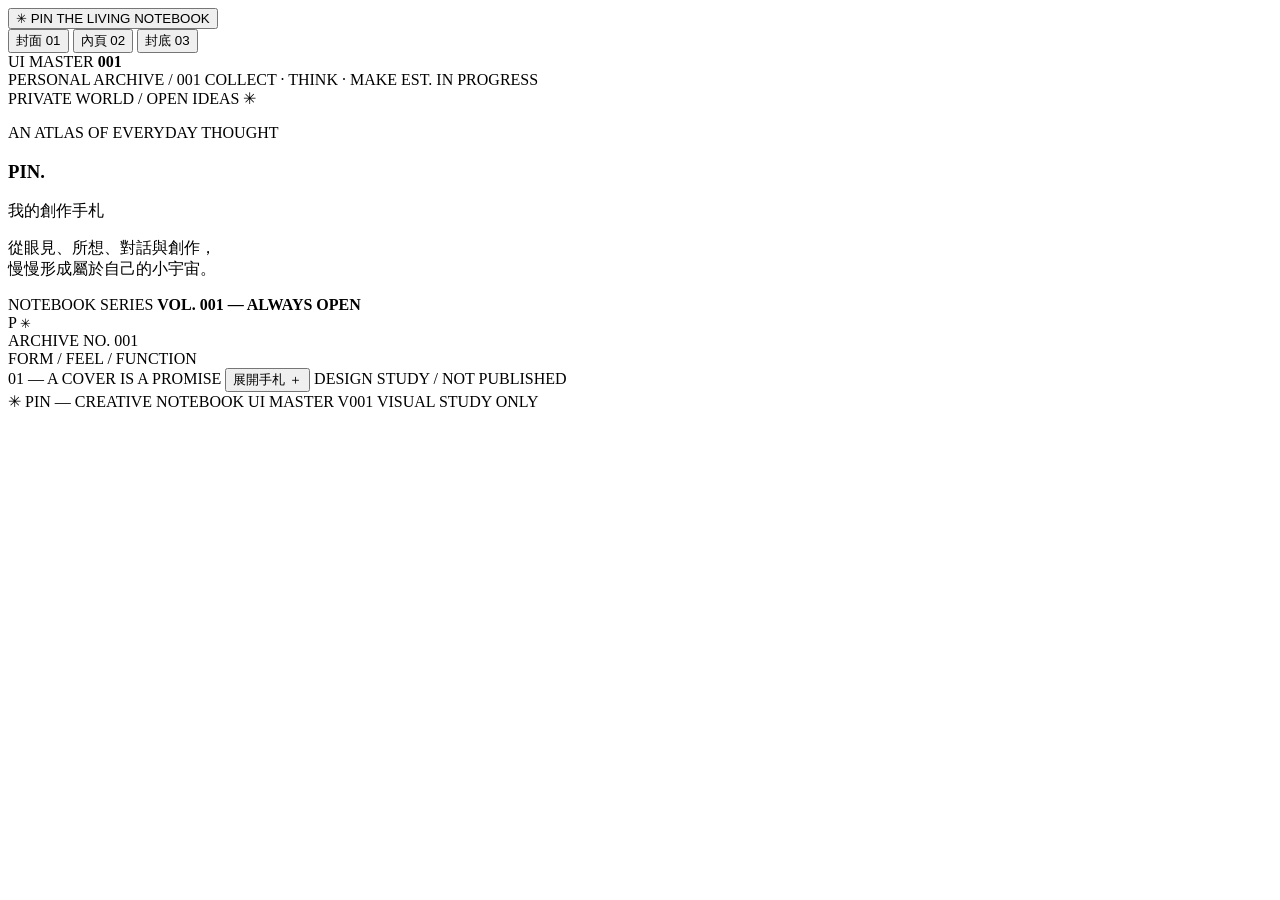
==== preview/pin-ui-master-v001/index.html @ f8f0860e "design(PIN): add UI Master v001 index.html" ====
<!doctype html>
<html lang="zh-Hant">
<head>
  <meta charset="utf-8">
  <meta name="viewport" content="width=device-width, initial-scale=1">
  <meta name="theme-color" content="#17211f">
  <meta name="description" content="PIN UI Master v001 — 封面、雙頁手札、封底的互動設計草稿。">
  <title>PIN — The Living Notebook / UI Master v001</title>
  <link rel="stylesheet" href="./styles.css">
  <script src="./app.js" defer></script>
</head>
<body>
  <div class="app-frame">
    <header class="global-header">
      <button type="button" class="brand" data-scene="cover" aria-label="PIN，回到封面">
        <span class="brand-symbol" aria-hidden="true">✳</span>
        <span class="brand-name">PIN</span>
        <span class="brand-divider" aria-hidden="true"></span>
        <span class="brand-descriptor">THE LIVING NOTEBOOK</span>
      </button>
      <nav class="scene-nav" aria-label="手札場景">
        <button type="button" data-scene="cover" aria-current="page">封面 <span>01</span></button>
        <button type="button" data-scene="body">內頁 <span>02</span></button>
        <button type="button" data-scene="back">封底 <span>03</span></button>
      </nav>
      <div class="master-id"><span class="master-pulse" aria-hidden="true"></span>UI MASTER <b>001</b></div>
    </header>

    <main id="main-content">
      <section class="scene cover-scene is-active" id="scene-cover" aria-labelledby="cover-title">
        <div class="cover-layout">
          <aside class="cover-aside cover-aside-left" aria-hidden="true">
            <span>PERSONAL ARCHIVE / 001</span>
            <span class="rotate-note">COLLECT · THINK · MAKE</span>
            <span>EST. IN PROGRESS</span>
          </aside>
          <article class="cover-object">
            <div class="cover-binding" aria-hidden="true"></div>
            <div class="cover-inner">
              <div class="cover-topline">
                <span>PRIVATE WORLD / OPEN IDEAS</span>
                <span class="cover-emblem" aria-hidden="true">✳</span>
              </div>
              <div class="cover-title-group">
                <p class="eyebrow">AN ATLAS OF EVERYDAY THOUGHT</p>
                <h1 id="cover-title">PIN<span class="cover-period">.</span></h1>
                <p class="cover-chinese">我的創作手札</p>
                <div class="cover-hairline"></div>
                <p class="cover-intro">從眼見、所想、對話與創作，<br>慢慢形成屬於自己的小宇宙。</p>
              </div>
              <div class="cover-bottomline">
                <div>
                  <span>NOTEBOOK SERIES</span>
                  <strong>VOL. 001 — ALWAYS OPEN</strong>
                </div>
                <div class="cover-roundel" aria-hidden="true">
                  <span>P</span>
                  <small>✳</small>
                </div>
              </div>
            </div>
          </article>
          <aside class="cover-aside cover-aside-right" aria-hidden="true">
            <span>ARCHIVE NO. 001</span>
            <div class="vertical-measure"></div>
            <span>FORM / FEEL / FUNCTION</span>
          </aside>
        </div>
        <div class="scene-action-row">
          <span class="scene-caption">01 — A COVER IS A PROMISE</span>
          <button type="button" class="text-action" data-scene="body">展開手札 <span class="action-mark" aria-hidden="true">＋</span></button>
          <span class="scene-caption scene-caption-right">DESIGN STUDY / NOT PUBLISHED</span>
        </div>
      </section>

      <section class="scene notebook-scene" id="scene-body" aria-label="展開的雙頁手札" hidden>
        <div class="workspace-toolbar">
          <div class="workspace-intro">
            <span class="micro-label">02 / THE OPEN SPREAD</span>
            <h2>留給生活的一整頁<span class="title-spark" aria-hidden="true"> ✳</span></h2>
          </div>
          <div class="template-picker" role="group" aria-label="內頁設計模板">
            <span class="template-label">TEMPLATE</span>
            <button type="button" class="template-button is-selected" data-template="folio" aria-pressed="true">Folio <span>書頁</span></button>
            <button type="button" class="template-button" data-template="index" aria-pressed="false">Index <span>索引</span></button>
            <button type="button" class="template-button" data-template="exhibit" aria-pressed="false">Exhibit <span>展藏</span></button>
          </div>
        </div>

        <div class="notebook-stage">
          <div class="outer-bookmark" aria-hidden="true"><span>P</span><span>I</span><span>N</span></div>
          <div class="notebook" id="notebook" data-template="folio" data-active-pane="left">
            <div class="book-spine" aria-hidden="true"></div>

            <section class="page page-left" aria-label="左頁">
              <header class="page-header">
                <div class="page-overline">
                  <span><span class="page-icon" aria-hidden="true">✳</span> PIN / LEFT LEAF</span>
                  <span class="page-leaf-number">001</span>
                </div>
                <div class="page-label-line">
                  <strong id="left-page-label">研究摘錄</strong>
                  <span>自由輯錄 / FIELD NOTES</span>
                </div>
                <div class="view-tabs" role="group" aria-label="左頁內容">
                  <button type="button" data-pane="left" data-view="research" aria-pressed="true">研究</button>
                  <button type="button" data-pane="left" data-view="dialogue" aria-pressed="false">對話</button>
                  <button type="button" data-pane="left" data-view="timeline" aria-pressed="false">年表</button>
                  <button type="button" data-pane="left" data-view="collection" aria-pressed="false">收藏</button>
                </div>
              </header>
              <div class="page-scroll" id="left-scroll" tabindex="0" aria-label="左頁獨立捲動區">
                <div class="page-content" id="left-content"></div>
              </div>
              <footer class="page-footer"><span>PIN / NOTES IN MOTION</span><span>01 — L</span></footer>
            </section>

            <section class="page page-right" aria-label="右頁">
              <header class="page-header">
                <div class="page-overline">
                  <span><span class="page-icon" aria-hidden="true">✳</span> PIN / RIGHT LEAF</span>
                  <span class="page-leaf-number">002</span>
                </div>
                <div class="page-label-line">
                  <strong id="right-page-label">對話紀錄</strong>
                  <span>我說 / 你詮釋</span>
                </div>
                <div class="view-tabs" role="group" aria-label="右頁內容">
                  <button type="button" data-pane="right" data-view="research" aria-pressed="false">研究</button>
                  <button type="button" data-pane="right" data-view="dialogue" aria-pressed="true">對話</button>
                  <button type="button" data-pane="right" data-view="timeline" aria-pressed="false">年表</button>
                  <button type="button" data-pane="right" data-view="collection" aria-pressed="false">收藏</button>
                </div>
              </header>
              <div class="page-scroll" id="right-scroll" tabindex="0" aria-label="右頁獨立捲動區">
                <div class="page-content" id="right-content"></div>
              </div>
              <footer class="page-footer"><span>EVERY THOUGHT HAS A PLACE</span><span>02 — R</span></footer>
            </section>
          </div>
          <div class="book-edge" aria-hidden="true"></div>
        </div>
        <div class="workspace-bottom">
          <div class="mobile-pane-picker" role="group" aria-label="手機左右頁切換">
            <button type="button" class="is-selected" data-show-pane="left" aria-pressed="true">左頁 / LEFT</button>
            <button type="button" data-show-pane="right" aria-pressed="false">右頁 / RIGHT</button>
          </div>
          <p><span class="little-square" aria-hidden="true"></span> 左右內容各自操作 · 模板共用同一骨架</p>
          <div class="workspace-actions">
            <button type="button" id="print-spread" class="utility-button">列印 A4 雙頁</button>
            <button type="button" class="utility-button utility-button-next" data-scene="back">查看封底 <span aria-hidden="true">＋</span></button>
          </div>
        </div>
      </section>

      <section class="scene back-scene" id="scene-back" aria-labelledby="back-title" hidden>
        <div class="back-layout">
          <div class="back-object">
            <div class="back-binding" aria-hidden="true"></div>
            <div class="back-inner">
              <div class="back-topline"><span>PIN / THE LIVING NOTEBOOK</span><span aria-hidden="true">✳</span></div>
              <div class="back-center">
                <div class="back-symbol" aria-hidden="true">P<span>✳</span></div>
                <div class="back-rule"></div>
                <h2 id="back-title">把日子<br>好好收藏。</h2>
                <p>KEEP WHAT YOU NOTICE.<br>MAKE ROOM FOR WHAT COMES NEXT.</p>
              </div>
              <div class="back-bottomline">
                <span>AN OPEN-ENDED PERSONAL ATLAS</span>
                <span>VOL. 001 — PIN</span>
              </div>
            </div>
          </div>
          <div class="back-annotation">
            <span>03 / BACK COVER</span>
            <h3>一本沒有最後一頁的手札。</h3>
            <p>封面的標誌、細線、字距和色彩，在此輕輕回應；內容可以無限延伸，這個空間仍保有自己的性格。</p>
            <button type="button" class="text-action" data-scene="body">回到內頁 <span class="action-mark" aria-hidden="true">＋</span></button>
            <div class="back-meta">THIS IS AN INTERACTIVE DESIGN DRAFT.<br>NO PRIVATE DATA · NO CLOUD AUTH</div>
          </div>
        </div>
      </section>
    </main>

    <footer class="global-footer">
      <span><span class="footer-flower" aria-hidden="true">✳</span> PIN — CREATIVE NOTEBOOK</span>
      <span>UI MASTER V001 <i aria-hidden="true"></i> VISUAL STUDY ONLY</span>
    </footer>
  </div>

  <template id="view-research">
    <div class="folio-content">
      <p class="content-kicker"><span>OBSERVATION / 001</span><span>REFERENCE STUDY</span></p>
      <h3 class="content-title">讓靈感<br>慢慢成形<span class="title-dot">.</span></h3>
      <p class="content-lead">一種靠近生活的紀錄方式：看見的圖像、讀過的文章、忽然浮現的念頭，都能找到位置。</p>
      <div class="illustration-block" role="img" aria-label="以 CSS 幾何造形示意的圖片收藏位置">
        <div class="illustration-circle"></div>
        <div class="illustration-shape"></div>
        <span class="illustration-tag">VISUAL PLACEHOLDER / 01</span>
      </div>
      <div class="content-caption"><span>01 — FRAME</span><span>IMAGE / REFERENCE / NOTE</span></div>
      <div class="research-grid">
        <div><span>01 / SEE</span><strong>眼見</strong><p>先保存感受到的秩序、色彩與細節。</p></div>
        <div><span>02 / THINK</span><strong>所想</strong><p>留下自己的判斷，而不急著替它定義。</p></div>
        <div><span>03 / MAKE</span><strong>創作</strong><p>讓片段彼此相遇，逐漸形成一件作品。</p></div>
      </div>
      <blockquote class="content-quote">“好的紀錄方式，應該讓人更願意觀察。”<small>示意排版文字 / NON-ARCHIVAL</small></blockquote>
      <div class="note-rules" aria-hidden="true"><span>NOTES</span><i></i><i></i><i></i></div>
    </div>
  </template>

  <template id="view-dialogue">
    <div class="folio-content dialogue-content">
      <p class="content-kicker"><span>DIALOGUE / 002</span><span>TWO VOICES</span></p>
      <h3 class="content-title">我說，<br>你詮釋<span class="title-dot">.</span></h3>
      <p class="content-lead">原話與理解分開保存。這裡只放示意內容，不代表任何真實對話或歸檔紀錄。</p>
      <article class="voice-card human-voice">
        <div class="voice-top"><span>01</span><strong>我說 / ORIGINAL</strong><span>VERBATIM</span></div>
        <p>「這裡將保留我的原話，不替我重寫，也不急著替想法分類。」</p>
        <small>佔位示例，不是真實使用者發言</small>
      </article>
      <div class="conversation-connector" aria-hidden="true"><span>✳</span></div>
      <article class="voice-card assistant-voice">
        <div class="voice-top"><span>02</span><strong>你詮釋 / RESPONSE</strong><span>INTERPRETATION</span></div>
        <p>這裡明確標示 AI 的理解、建議與推論，避免與使用者的真正意圖混為一談。</p>
        <small>佔位示例，不是真實 AI 歷史紀錄</small>
      </article>
      <div class="conversation-footer">
        <span>CAPTURE → REFLECT → ARCHIVE</span>
        <p>值得保留的不是只有結論，還有一個念頭逐漸長出輪廓的過程。</p>
      </div>
      <div class="note-rules" aria-hidden="true"><span>AFTERTHOUGHTS</span><i></i><i></i></div>
    </div>
  </template>

  <template id="view-timeline">
    <div class="folio-content timeline-content">
      <p class="content-kicker"><span>CHRONICLE / 003</span><span>WORK IN TIME</span></p>
      <h3 class="content-title">時間也<br>值得排版<span class="title-dot">.</span></h3>
      <p class="content-lead">大事記不只用來追蹤完成了什麼，也用來回望方法是如何改變的。</p>
      <div class="timeline-warning">示意條目 / DUMMY CONTENT — 並非真實專案日期或成就</div>
      <div class="timeline-list">
        <article class="timeline-item"><div class="timeline-index"><span>01</span><i></i></div><div><small>STAGE / OBSERVE</small><h4>看見一個問題</h4><p>從生活或工具的不足開始，寫下想做的事。</p><span class="timeline-foot">IDEA → QUESTION</span></div></article>
        <article class="timeline-item"><div class="timeline-index"><span>02</span><i></i></div><div><small>STAGE / RESEARCH</small><h4>收集與比較</h4><p>不同作品、工具和方法，在同一頁形成對照。</p><span class="timeline-foot">REFERENCE → METHOD</span></div></article>
        <article class="timeline-item"><div class="timeline-index"><span>03</span><i></i></div><div><small>STAGE / MAKE</small><h4>第一次真正做出來</h4><p>不把草稿當成果，讓瀏覽器裡出現可操作的作品。</p><span class="timeline-foot">DRAFT → PROTOTYPE</span></div></article>
        <article class="timeline-item"><div class="timeline-index"><span>04</span><i></i></div><div><small>STAGE / REVIEW</small><h4>回頭看自己的方法</h4><p>留住成功的做法，也坦然記錄失敗與調整。</p><span class="timeline-foot">EVIDENCE → NEXT</span></div></article>
      </div>
    </div>
  </template>

  <template id="view-collection">
    <div class="folio-content collection-content">
      <p class="content-kicker"><span>COLLECTION / 004</span><span>IMAGE & FORM</span></p>
      <h3 class="content-title">把喜歡的<br>放在一起<span class="title-dot">.</span></h3>
      <p class="content-lead">沒有必要一開始就知道它們的用途。像標本，也像尚未排好的展覽。</p>
      <div class="collection-grid">
        <figure class="collection-figure collection-a"><div class="collection-art art-a"><span></span><i></i></div><figcaption><b>01 / FORM</b><span>光與形 / 示意</span></figcaption></figure>
        <figure class="collection-figure collection-b"><div class="collection-art art-b"><span></span><i></i></div><figcaption><b>02 / COLOR</b><span>色彩筆記 / 示意</span></figcaption></figure>
        <figure class="collection-figure collection-c"><div class="collection-art art-c"><span>p</span><i>i</i><b>n</b></div><figcaption><b>03 / TYPE</b><span>字形實驗 / 示意</span></figcaption></figure>
      </div>
      <div class="collection-endnote"><span>COLLECTED WITHOUT HURRY</span><p>這裡的幾何只是 CSS 版面佔位，不包含任何外部圖像或個人作品。</p></div>
      <div class="note-rules" aria-hidden="true"><span>INDEX</span><i></i><i></i></div>
    </div>
  </template>
</body>
</html>
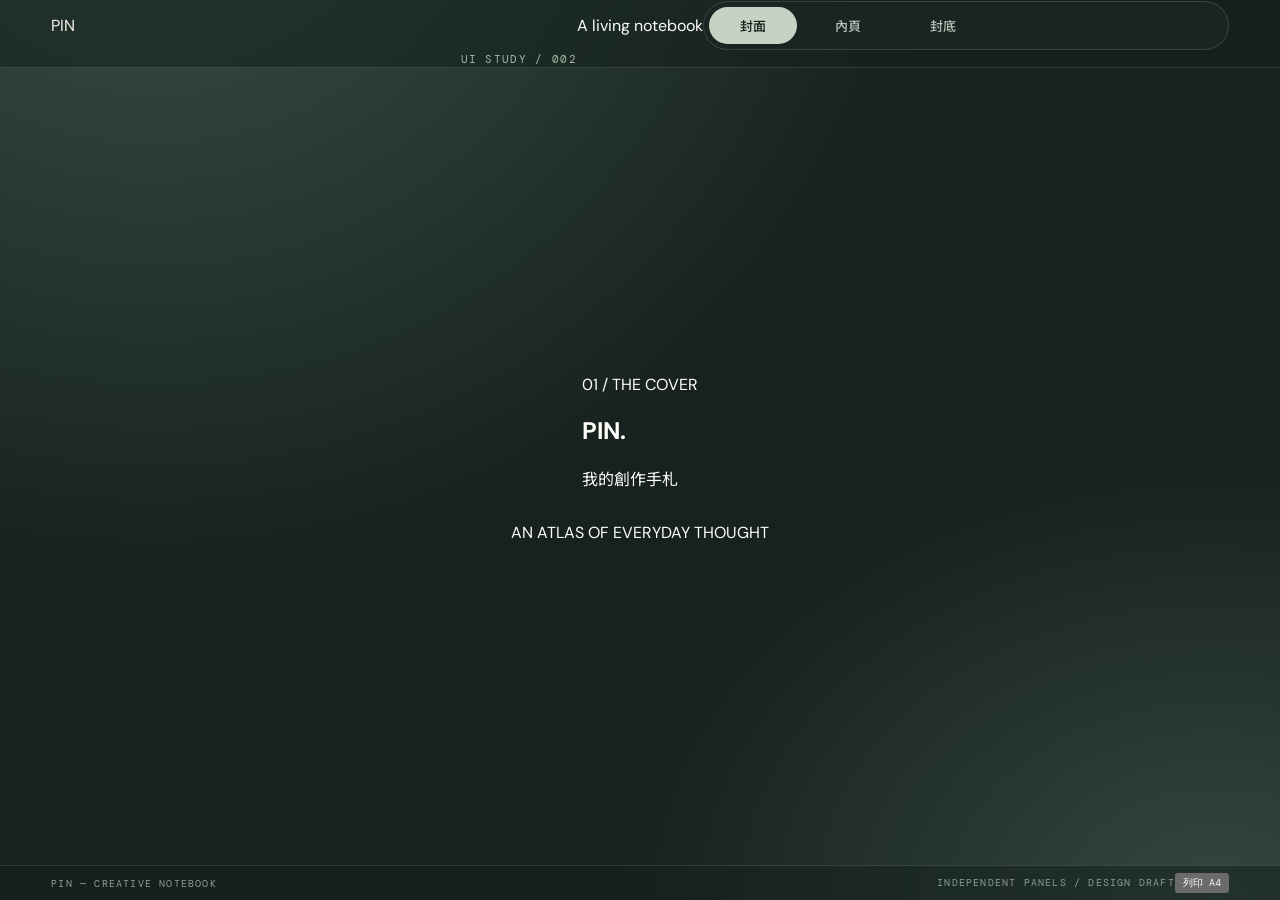
==== commit 50436289: "design(PIN): simplify UI Master v002 into independent flat panels (index.html)" ====
--- a/preview/pin-ui-master-v001/index.html
+++ b/preview/pin-ui-master-v001/index.html
@@ -3,188 +3,91 @@
 <head>
   <meta charset="utf-8">
   <meta name="viewport" content="width=device-width, initial-scale=1">
-  <meta name="theme-color" content="#17211f">
-  <meta name="description" content="PIN UI Master v001 — 封面、雙頁手札、封底的互動設計草稿。">
-  <title>PIN — The Living Notebook / UI Master v001</title>
+  <meta name="theme-color" content="#eeeae4">
+  <meta name="description" content="PIN UI Master v002 — 以 Panels 為參考的極簡獨立雙視窗草稿。">
+  <title>PIN — Independent Panels / UI Master v002</title>
   <link rel="stylesheet" href="./styles.css">
   <script src="./app.js" defer></script>
 </head>
 <body>
   <div class="app-frame">
     <header class="global-header">
-      <button type="button" class="brand" data-scene="cover" aria-label="PIN，回到封面">
-        <span class="brand-symbol" aria-hidden="true">✳</span>
-        <span class="brand-name">PIN</span>
-        <span class="brand-divider" aria-hidden="true"></span>
-        <span class="brand-descriptor">THE LIVING NOTEBOOK</span>
-      </button>
+      <button type="button" class="brand" data-scene="body" aria-label="PIN，回到雙視窗">PIN</button>
+      <span class="global-subtitle">A living notebook</span>
       <nav class="scene-nav" aria-label="手札場景">
-        <button type="button" data-scene="cover" aria-current="page">封面 <span>01</span></button>
-        <button type="button" data-scene="body">內頁 <span>02</span></button>
-        <button type="button" data-scene="back">封底 <span>03</span></button>
+        <button type="button" data-scene="cover">封面</button>
+        <button type="button" data-scene="body" aria-current="page">內頁</button>
+        <button type="button" data-scene="back">封底</button>
       </nav>
-      <div class="master-id"><span class="master-pulse" aria-hidden="true"></span>UI MASTER <b>001</b></div>
+      <span class="master-id">UI STUDY / 002</span>
     </header>
 
     <main id="main-content">
-      <section class="scene cover-scene is-active" id="scene-cover" aria-labelledby="cover-title">
-        <div class="cover-layout">
-          <aside class="cover-aside cover-aside-left" aria-hidden="true">
-            <span>PERSONAL ARCHIVE / 001</span>
-            <span class="rotate-note">COLLECT · THINK · MAKE</span>
-            <span>EST. IN PROGRESS</span>
-          </aside>
-          <article class="cover-object">
-            <div class="cover-binding" aria-hidden="true"></div>
-            <div class="cover-inner">
-              <div class="cover-topline">
-                <span>PRIVATE WORLD / OPEN IDEAS</span>
-                <span class="cover-emblem" aria-hidden="true">✳</span>
+      <section class="scene notebook-scene is-active" id="scene-body" aria-label="獨立雙視窗">
+        <div class="notebook" id="notebook" data-active-pane="left">
+          <section class="page page-left" aria-label="左視窗">
+            <header class="page-header">
+              <div class="page-label-line"><strong id="left-page-label">研究摘錄</strong><span>自由輯錄 / FIELD NOTES</span></div>
+              <div class="view-tabs" role="group" aria-label="左側內容">
+                <button type="button" data-pane="left" data-view="research" aria-pressed="true">研究</button>
+                <button type="button" data-pane="left" data-view="dialogue" aria-pressed="false">對話</button>
+                <button type="button" data-pane="left" data-view="timeline" aria-pressed="false">年表</button>
+                <button type="button" data-pane="left" data-view="collection" aria-pressed="false">收藏</button>
               </div>
-              <div class="cover-title-group">
-                <p class="eyebrow">AN ATLAS OF EVERYDAY THOUGHT</p>
-                <h1 id="cover-title">PIN<span class="cover-period">.</span></h1>
-                <p class="cover-chinese">我的創作手札</p>
-                <div class="cover-hairline"></div>
-                <p class="cover-intro">從眼見、所想、對話與創作，<br>慢慢形成屬於自己的小宇宙。</p>
+            </header>
+            <div class="page-scroll" id="left-scroll" tabindex="0" aria-label="左視窗獨立捲動區">
+              <div class="page-content" id="left-content"></div>
+            </div>
+            <footer class="page-footer"><span>01 / LEFT PANEL</span><span>SCROLL & CHANGE INDEPENDENTLY</span></footer>
+          </section>
+          <section class="page page-right" aria-label="右視窗">
+            <header class="page-header">
+              <div class="page-label-line"><strong id="right-page-label">視覺收藏</strong><span>IMAGE / FORM / IDEA</span></div>
+              <div class="view-tabs" role="group" aria-label="右側內容">
+                <button type="button" data-pane="right" data-view="research" aria-pressed="false">研究</button>
+                <button type="button" data-pane="right" data-view="dialogue" aria-pressed="false">對話</button>
+                <button type="button" data-pane="right" data-view="timeline" aria-pressed="false">年表</button>
+                <button type="button" data-pane="right" data-view="collection" aria-pressed="true">收藏</button>
               </div>
-              <div class="cover-bottomline">
-                <div>
-                  <span>NOTEBOOK SERIES</span>
-                  <strong>VOL. 001 — ALWAYS OPEN</strong>
-                </div>
-                <div class="cover-roundel" aria-hidden="true">
-                  <span>P</span>
-                  <small>✳</small>
-                </div>
-              </div>
+            </header>
+            <div class="page-scroll" id="right-scroll" tabindex="0" aria-label="右視窗獨立捲動區">
+              <div class="page-content" id="right-content"></div>
             </div>
-          </article>
-          <aside class="cover-aside cover-aside-right" aria-hidden="true">
-            <span>ARCHIVE NO. 001</span>
-            <div class="vertical-measure"></div>
-            <span>FORM / FEEL / FUNCTION</span>
-          </aside>
-        </div>
-        <div class="scene-action-row">
-          <span class="scene-caption">01 — A COVER IS A PROMISE</span>
-          <button type="button" class="text-action" data-scene="body">展開手札 <span class="action-mark" aria-hidden="true">＋</span></button>
-          <span class="scene-caption scene-caption-right">DESIGN STUDY / NOT PUBLISHED</span>
+            <footer class="page-footer"><span>02 / RIGHT PANEL</span><span>COLLECT · THINK · MAKE</span></footer>
+          </section>
         </div>
       </section>
 
-      <section class="scene notebook-scene" id="scene-body" aria-label="展開的雙頁手札" hidden>
-        <div class="workspace-toolbar">
-          <div class="workspace-intro">
-            <span class="micro-label">02 / THE OPEN SPREAD</span>
-            <h2>留給生活的一整頁<span class="title-spark" aria-hidden="true"> ✳</span></h2>
-          </div>
-          <div class="template-picker" role="group" aria-label="內頁設計模板">
-            <span class="template-label">TEMPLATE</span>
-            <button type="button" class="template-button is-selected" data-template="folio" aria-pressed="true">Folio <span>書頁</span></button>
-            <button type="button" class="template-button" data-template="index" aria-pressed="false">Index <span>索引</span></button>
-            <button type="button" class="template-button" data-template="exhibit" aria-pressed="false">Exhibit <span>展藏</span></button>
-          </div>
+      <section class="scene cover-scene" id="scene-cover" aria-labelledby="cover-title" hidden>
+        <div class="quiet-panel cover-primary">
+          <span class="quiet-index">01 / THE COVER</span>
+          <div class="quiet-bottom"><h1 id="cover-title">PIN.</h1><p>我的創作手札</p></div>
         </div>
-
-        <div class="notebook-stage">
-          <div class="outer-bookmark" aria-hidden="true"><span>P</span><span>I</span><span>N</span></div>
-          <div class="notebook" id="notebook" data-template="folio" data-active-pane="left">
-            <div class="book-spine" aria-hidden="true"></div>
-
-            <section class="page page-left" aria-label="左頁">
-              <header class="page-header">
-                <div class="page-overline">
-                  <span><span class="page-icon" aria-hidden="true">✳</span> PIN / LEFT LEAF</span>
-                  <span class="page-leaf-number">001</span>
-                </div>
-                <div class="page-label-line">
-                  <strong id="left-page-label">研究摘錄</strong>
-                  <span>自由輯錄 / FIELD NOTES</span>
-                </div>
-                <div class="view-tabs" role="group" aria-label="左頁內容">
-                  <button type="button" data-pane="left" data-view="research" aria-pressed="true">研究</button>
-                  <button type="button" data-pane="left" data-view="dialogue" aria-pressed="false">對話</button>
-                  <button type="button" data-pane="left" data-view="timeline" aria-pressed="false">年表</button>
-                  <button type="button" data-pane="left" data-view="collection" aria-pressed="false">收藏</button>
-                </div>
-              </header>
-              <div class="page-scroll" id="left-scroll" tabindex="0" aria-label="左頁獨立捲動區">
-                <div class="page-content" id="left-content"></div>
-              </div>
-              <footer class="page-footer"><span>PIN / NOTES IN MOTION</span><span>01 — L</span></footer>
-            </section>
-
-            <section class="page page-right" aria-label="右頁">
-              <header class="page-header">
-                <div class="page-overline">
-                  <span><span class="page-icon" aria-hidden="true">✳</span> PIN / RIGHT LEAF</span>
-                  <span class="page-leaf-number">002</span>
-                </div>
-                <div class="page-label-line">
-                  <strong id="right-page-label">對話紀錄</strong>
-                  <span>我說 / 你詮釋</span>
-                </div>
-                <div class="view-tabs" role="group" aria-label="右頁內容">
-                  <button type="button" data-pane="right" data-view="research" aria-pressed="false">研究</button>
-                  <button type="button" data-pane="right" data-view="dialogue" aria-pressed="true">對話</button>
-                  <button type="button" data-pane="right" data-view="timeline" aria-pressed="false">年表</button>
-                  <button type="button" data-pane="right" data-view="collection" aria-pressed="false">收藏</button>
-                </div>
-              </header>
-              <div class="page-scroll" id="right-scroll" tabindex="0" aria-label="右頁獨立捲動區">
-                <div class="page-content" id="right-content"></div>
-              </div>
-              <footer class="page-footer"><span>EVERY THOUGHT HAS A PLACE</span><span>02 — R</span></footer>
-            </section>
-          </div>
-          <div class="book-edge" aria-hidden="true"></div>
-        </div>
-        <div class="workspace-bottom">
-          <div class="mobile-pane-picker" role="group" aria-label="手機左右頁切換">
-            <button type="button" class="is-selected" data-show-pane="left" aria-pressed="true">左頁 / LEFT</button>
-            <button type="button" data-show-pane="right" aria-pressed="false">右頁 / RIGHT</button>
-          </div>
-          <p><span class="little-square" aria-hidden="true"></span> 左右內容各自操作 · 模板共用同一骨架</p>
-          <div class="workspace-actions">
-            <button type="button" id="print-spread" class="utility-button">列印 A4 雙頁</button>
-            <button type="button" class="utility-button utility-button-next" data-scene="back">查看封底 <span aria-hidden="true">＋</span></button>
-          </div>
+        <div class="quiet-panel cover-secondary">
+          <div class="quiet-art" aria-hidden="true"><span></span><i></i></div>
+          <p>AN ATLAS OF EVERYDAY THOUGHT</p>
         </div>
       </section>
 
       <section class="scene back-scene" id="scene-back" aria-labelledby="back-title" hidden>
-        <div class="back-layout">
-          <div class="back-object">
-            <div class="back-binding" aria-hidden="true"></div>
-            <div class="back-inner">
-              <div class="back-topline"><span>PIN / THE LIVING NOTEBOOK</span><span aria-hidden="true">✳</span></div>
-              <div class="back-center">
-                <div class="back-symbol" aria-hidden="true">P<span>✳</span></div>
-                <div class="back-rule"></div>
-                <h2 id="back-title">把日子<br>好好收藏。</h2>
-                <p>KEEP WHAT YOU NOTICE.<br>MAKE ROOM FOR WHAT COMES NEXT.</p>
-              </div>
-              <div class="back-bottomline">
-                <span>AN OPEN-ENDED PERSONAL ATLAS</span>
-                <span>VOL. 001 — PIN</span>
-              </div>
-            </div>
-          </div>
-          <div class="back-annotation">
-            <span>03 / BACK COVER</span>
-            <h3>一本沒有最後一頁的手札。</h3>
-            <p>封面的標誌、細線、字距和色彩，在此輕輕回應；內容可以無限延伸，這個空間仍保有自己的性格。</p>
-            <button type="button" class="text-action" data-scene="body">回到內頁 <span class="action-mark" aria-hidden="true">＋</span></button>
-            <div class="back-meta">THIS IS AN INTERACTIVE DESIGN DRAFT.<br>NO PRIVATE DATA · NO CLOUD AUTH</div>
-          </div>
+        <div class="quiet-panel back-primary">
+          <span class="quiet-index">03 / THE BACK COVER</span>
+          <div class="quiet-bottom"><h2 id="back-title">把日子<br>好好收藏。</h2><p>KEEP WHAT YOU NOTICE.</p></div>
+        </div>
+        <div class="quiet-panel back-secondary">
+          <span class="back-mark">P.</span>
+          <p>MAKE ROOM FOR WHAT COMES NEXT.</p>
         </div>
       </section>
     </main>
 
     <footer class="global-footer">
-      <span><span class="footer-flower" aria-hidden="true">✳</span> PIN — CREATIVE NOTEBOOK</span>
-      <span>UI MASTER V001 <i aria-hidden="true"></i> VISUAL STUDY ONLY</span>
+      <span>PIN — CREATIVE NOTEBOOK</span>
+      <div class="mobile-pane-picker" role="group" aria-label="小螢幕左右視窗切換">
+        <button type="button" class="is-selected" data-show-pane="left" aria-pressed="true">左側</button>
+        <button type="button" data-show-pane="right" aria-pressed="false">右側</button>
+      </div>
+      <div class="footer-actions"><span>INDEPENDENT PANELS / DESIGN DRAFT</span><button type="button" id="print-spread">列印 A4</button></div>
     </footer>
   </div>
 
--- a/preview/pin-ui-master-v001/styles.css
+++ b/preview/pin-ui-master-v001/styles.css
@@ -0,0 +1,484 @@
+@import url('https://fonts.googleapis.com/css2?family=DM+Mono:wght@400;500&family=DM+Sans:wght@400;500;600;700&family=Noto+Sans+TC:wght@400;500;600;700&family=Noto+Serif+TC:wght@400;500;600;700&display=swap');
+
+:root {
+  color-scheme: dark;
+  --ink: #202c29;
+  --forest: #243b35;
+  --forest-deep: #17211f;
+  --sage: #a8b8a8;
+  --mint: #c6d2c4;
+  --paper: #f7f4ed;
+  --paper-light: #fffdf8;
+  --paper-shade: #e9e6dd;
+  --paper-line: #c7c9bd;
+  --copper: #b96c52;
+  --stone: #77827a;
+  --mono: 'DM Mono', 'SFMono-Regular', Consolas, monospace;
+  --sans: 'DM Sans', 'Noto Sans TC', sans-serif;
+  --serif: 'Iowan Old Style', 'Baskerville', 'Noto Serif TC', Georgia, serif;
+}
+
+* { box-sizing: border-box; }
+html, body { margin: 0; min-height: 100%; }
+html { background: var(--forest-deep); }
+body {
+  font-family: var(--sans);
+  color: var(--paper-light);
+  background:
+    radial-gradient(ellipse at 12% -20%, #3b5347 0, transparent 50%),
+    radial-gradient(ellipse at 95% 100%, #34463f 0, transparent 35%),
+    var(--forest-deep);
+  -webkit-font-smoothing: antialiased;
+}
+button { font: inherit; cursor: pointer; }
+button:focus-visible, .page-scroll:focus-visible { outline: 2px solid #d9986e; outline-offset: 4px; }
+button:disabled { opacity: .5; cursor: not-allowed; }
+::selection { background: #d2a18a; color: #18241f; }
+
+.app-frame { display: flex; flex-direction: column; min-height: 100svh; height: 100svh; overflow: hidden; }
+.global-header {
+  height: 68px;
+  flex: 0 0 68px;
+  display: grid;
+  grid-template-columns: 1fr auto 1fr;
+  align-items: center;
+  border-bottom: 1px solid #ffffff20;
+  padding: 0 clamp(20px, 4vw, 70px);
+  background: #15201d91;
+  position: relative;
+  z-index: 5;
+}
+.brand {
+  display: inline-flex;
+  align-items: center;
+  min-width: 0;
+  justify-self: start;
+  gap: 12px;
+  padding: 8px 0;
+  border: none;
+  color: #f5f1e8;
+  background: transparent;
+}
+.brand-symbol { color: #d3dcbf; font-size: 25px; line-height: 1; }
+.brand-name { font-family: var(--serif); font-size: 24px; letter-spacing: -.065em; font-weight: 600; }
+.brand-divider { height: 21px; width: 1px; background: #8c9c8d70; margin: 0 2px; }
+.brand-descriptor { white-space: nowrap; font: 10px var(--mono); letter-spacing: .16em; color: #aebbb1; }
+.scene-nav { display: inline-flex; align-items: center; gap: 7px; border: 1px solid #ffffff23; border-radius: 999px; padding: 5px; background: #182520; }
+.scene-nav button {
+  min-width: 88px;
+  color: #b7c3b9;
+  border: none;
+  background: transparent;
+  padding: 9px 13px;
+  border-radius: 999px;
+  font-size: 13px;
+  font-weight: 500;
+  transition: background .2s, color .2s;
+}
+.scene-nav button span { margin-left: 5px; font: 10px var(--mono); color: #8a9a8d; }
+.scene-nav button[aria-current="page"] { color: #14201a; background: var(--mint); }
+.scene-nav button[aria-current="page"] span { color: #61756a; }
+.master-id { justify-self: end; white-space: nowrap; display: flex; align-items: center; gap: 9px; color: #a7b7a8; font: 11px var(--mono); letter-spacing: .12em; }
+.master-id b { font-weight: 400; color: #e5e8dd; }
+.master-pulse { width: 7px; height: 7px; border-radius: 50%; background: #bfc7a8; box-shadow: 0 0 0 4px #d9e7c010; }
+
+main { flex: 1 1 auto; min-height: 0; position: relative; }
+.scene { height: 100%; min-height: 0; animation: scene-enter .38s both; }
+.scene[hidden] { display: none !important; }
+@keyframes scene-enter { from { opacity: 0; transform: translateY(6px); } to { opacity: 1; transform: translateY(0); } }
+.global-footer {
+  flex: 0 0 35px;
+  height: 35px;
+  border-top: 1px solid #ffffff1f;
+  display: flex;
+  justify-content: space-between;
+  align-items: center;
+  padding: 0 clamp(20px, 4vw, 70px);
+  font: 10px var(--mono);
+  letter-spacing: .12em;
+  color: #8e9e92;
+  background: #14201d88;
+}
+.global-footer i { display: inline-block; width: 22px; height: 1px; vertical-align: middle; background: #809184; margin: 0 7px; }
+.footer-flower { font: 13px var(--sans); color: #b4c6b2; margin-right: 7px; }
+
+/* 01 — A composed object, rather than a generic home-page hero. */
+.cover-scene {
+  display: flex;
+  flex-direction: column;
+  justify-content: center;
+  align-items: center;
+  padding: clamp(15px, 3vh, 35px) clamp(14px, 3vw, 45px);
+}
+.cover-layout {
+  display: grid;
+  grid-template-columns: minmax(85px, 1fr) minmax(440px, 730px) minmax(85px, 1fr);
+  gap: clamp(12px, 2.3vw, 40px);
+  width: min(1160px, 100%);
+  min-height: 0;
+  height: min(690px, 100%);
+  align-items: center;
+}
+.cover-aside {
+  align-self: stretch;
+  display: flex;
+  flex-direction: column;
+  justify-content: space-between;
+  padding: 35px 0;
+  color: #9eaea2;
+  font: 10px var(--mono);
+  letter-spacing: .14em;
+  white-space: nowrap;
+}
+.cover-aside-left { align-items: flex-start; }
+.cover-aside-right { align-items: flex-end; }
+.rotate-note { align-self: center; writing-mode: vertical-rl; letter-spacing: .34em; color: #d3dcca; }
+.vertical-measure { width: 1px; height: 40%; background: linear-gradient(transparent, #a2b2a08f, transparent); margin-right: 5px; }
+.cover-object {
+  position: relative;
+  height: 100%;
+  max-height: 670px;
+  min-height: 420px;
+  background: #314c42;
+  border-radius: 5px 13px 13px 5px;
+  box-shadow: 0 25px 70px #0006, 13px 11px 0 -8px #e5e5d6, 17px 14px 0 -8px #9a9e94, inset -3px 0 #ffffff12;
+  transform: rotate(-1deg);
+  border: 1px solid #7890805b;
+  overflow: hidden;
+}
+.cover-object::before, .back-object::before {
+  content: '';
+  pointer-events: none;
+  position: absolute;
+  inset: 0;
+  opacity: .13;
+  background-image: repeating-linear-gradient(95deg, transparent 0 3px, #ffffff09 3px 4px);
+}
+.cover-binding, .back-binding { position: absolute; left: 0; top: 0; bottom: 0; width: 27px; background: linear-gradient(90deg,#17271f,#23382e 45%,#6a8370 75%,#243d32); border-right: 1px solid #0005; }
+.cover-inner { height: 100%; padding: clamp(26px, 4vw, 64px) clamp(38px, 6vw, 94px); display: flex; flex-direction: column; position: relative; }
+.cover-topline, .back-topline { display: flex; justify-content: space-between; align-items: flex-start; gap: 20px; color: #dfebda; font: 10px var(--mono); letter-spacing: .19em; }
+.cover-emblem { font-size: 25px; line-height: .7; font-family: var(--sans); }
+.cover-title-group { margin: auto 0; }
+.eyebrow { font: 10px var(--mono); letter-spacing: .25em; color: #c2d0be; }
+.cover-title-group h1 { font-family: var(--serif); font-size: clamp(125px, 17vw, 230px); letter-spacing: -.11em; font-weight: 500; line-height: .93; margin: 18px 0 14px -14px; color: #f3f0df; }
+.cover-period { color: #bc8c76; }
+.cover-chinese { font: 500 clamp(21px, 2.5vw, 33px) var(--serif); letter-spacing: .26em; margin: 0; color: #e6e8d7; }
+.cover-hairline { margin: clamp(22px, 5vh, 53px) 0 22px; height: 1px; max-width: 385px; background: #bcc9b68a; position: relative; }
+.cover-hairline::after { content: '✳'; position: absolute; top: -9px; left: calc(100% - 9px); background: #314c42; padding: 0 7px; color: #d9dacc; font-size: 13px; }
+.cover-intro { font-size: 15px; line-height: 2; letter-spacing: .08em; color: #d5dfd2; }
+.cover-bottomline { display: flex; align-items: end; justify-content: space-between; gap: 18px; border-top: 1px solid #b3c6b24f; padding-top: 17px; }
+.cover-bottomline div:first-child { display: flex; flex-direction: column; gap: 8px; font: 10px var(--mono); letter-spacing: .14em; color: #b1c0b3; }
+.cover-bottomline strong { font-weight: 400; color: #f2efdc; }
+.cover-roundel { width: 55px; height: 55px; border: 1px solid #c8d4bd; border-radius: 50%; display: grid; place-items: center; color: #e8efdd; position: relative; font: 29px var(--serif); }
+.cover-roundel small { position: absolute; bottom: 2px; right: -5px; font: 14px var(--sans); background: #314c42; }
+.scene-action-row { display: grid; grid-template-columns: 1fr auto 1fr; width: min(1110px, 100%); align-items: center; margin-top: clamp(12px, 2vh, 20px); gap: 16px; }
+.scene-caption { font: 10px var(--mono); letter-spacing: .12em; color: #96a89c; }
+.scene-caption-right { text-align: right; }
+.text-action {
+  display: inline-flex;
+  align-items: center;
+  justify-content: space-between;
+  gap: 24px;
+  padding: 12px 16px 12px 22px;
+  border: 1px solid #c6d3c370;
+  border-radius: 999px;
+  background: #d5dfcf;
+  color: #263a30;
+  font-size: 14px;
+  font-weight: 600;
+  transition: transform .2s, background .2s;
+}
+.text-action:hover { background: #f2eadc; transform: translateY(-2px); }
+.action-mark { display: inline-grid; place-items: center; width: 23px; height: 23px; background: #253c32; border-radius: 50%; color: #fff; font-size: 16px; font-weight: 400; }
+
+/* 02 — Both leaves have their own scroll container and content identity. */
+.notebook-scene { display: flex; flex-direction: column; padding: 15px clamp(16px, 3.4vw, 62px) 8px; gap: 11px; }
+.workspace-toolbar { flex: 0 0 auto; min-height: 67px; display: flex; align-items: end; justify-content: space-between; gap: 20px; }
+.micro-label { color: #aebfaf; letter-spacing: .16em; font: 10px var(--mono); }
+.workspace-intro h2 { font: 500 clamp(20px, 2vw, 29px) var(--serif); letter-spacing: .06em; margin: 5px 0 0; }
+.title-spark { color: #c7aa8d; font: 16px var(--sans); }
+.template-picker { align-items: center; display: flex; gap: 4px; padding: 4px; border: 1px solid #d8e2d02b; border-radius: 8px; background: #26372f; }
+.template-label { font: 10px var(--mono); letter-spacing: .1em; color: #b4c5b5; padding: 0 13px; }
+.template-button { border: none; background: transparent; color: #c1cdc1; padding: 8px 13px; border-radius: 5px; font: 12px var(--sans); white-space: nowrap; }
+.template-button span { margin-left: 4px; font-size: 11px; opacity: .73; }
+.template-button.is-selected { color: #263a2e; background: #dce6d8; box-shadow: 0 2px 4px #0002; font-weight: 700; }
+.notebook-stage { flex: 1 1 auto; min-height: 0; display: flex; justify-content: center; align-items: center; position: relative; padding: 0 12px 0 20px; }
+.outer-bookmark { position: absolute; top: 19%; left: 5px; width: 28px; height: 144px; padding: 18px 0; display: flex; flex-direction: column; align-items: center; justify-content: space-between; color: #17251f; background: #bf8066; border-radius: 4px 0 0 4px; z-index: 1; font: 14px var(--serif); box-shadow: -2px 3px 6px #0003; }
+.notebook {
+  --page-bg: #f7f3eb;
+  --page-ink: #26342f;
+  --page-accent: #bc765e;
+  --page-line: #d3d0c4;
+  --page-mist: #647b6f;
+  color: var(--page-ink);
+  width: min(1450px, 100%);
+  height: 100%;
+  position: relative;
+  display: grid;
+  grid-template-columns: minmax(0, 1fr) minmax(0, 1fr);
+  background: var(--page-bg);
+  border-radius: 4px 8px 8px 4px;
+  box-shadow: 0 19px 40px #0006, -8px 0 0 -6px #e9e4d7, 8px 5px 0 -5px #e0ddd2;
+  border: 1px solid #ded8cb;
+  overflow: hidden;
+}
+.notebook::after { content: ''; pointer-events: none; position: absolute; inset: 0; background: repeating-linear-gradient(0deg,transparent 0 2px,#302f2505 2px 3px); opacity: .32; }
+.book-spine { position: absolute; z-index: 3; pointer-events: none; width: 27px; top: 0; bottom: 0; left: calc(50% - 13px); background: linear-gradient(90deg, transparent, #463e2b19 26%,#786a4e38 49%,#342f2517 72%,transparent); border-left: 1px solid #8a83691b; border-right: 1px solid #8a836916; }
+.book-edge { position: absolute; pointer-events: none; right: 6px; top: 10px; bottom: 7px; width: 5px; background: repeating-linear-gradient(90deg,#d7d2c5 0 1px,#bbb5a9 1px 2px); box-shadow: 4px 4px 9px #0004; }
+.page { display: flex; flex-direction: column; min-width: 0; min-height: 0; overflow: hidden; position: relative; background: var(--page-bg); }
+.page-left { border-right: 1px solid #b7b2a64f; padding: 0 clamp(25px, 3.2vw, 55px) 0 clamp(24px, 3.5vw, 65px); }
+.page-right { padding: 0 clamp(24px, 3.4vw, 65px) 0 clamp(26px, 3.2vw, 55px); }
+.page-header { flex: 0 0 auto; padding-top: clamp(15px, 2.5vh, 31px); }
+.page-overline { display: flex; justify-content: space-between; border-bottom: 1px solid var(--page-ink); padding-bottom: 9px; align-items: center; color: var(--page-ink); font: 10px var(--mono); letter-spacing: .12em; }
+.page-icon { font: 15px var(--sans); color: var(--page-accent); margin-right: 8px; }
+.page-leaf-number { font-size: 11px; }
+.page-label-line { display: flex; justify-content: space-between; align-items: baseline; gap: 10px; padding: 13px 0 11px; }
+.page-label-line strong { font: 500 19px var(--serif); letter-spacing: .06em; }
+.page-label-line span { font: 10px var(--mono); color: var(--page-mist); }
+.view-tabs { display: flex; gap: 0; border-top: 1px solid var(--page-line); border-bottom: 1px solid var(--page-line); }
+.view-tabs button { flex: 1; min-width: 0; border: none; color: var(--page-mist); background: transparent; padding: 11px 4px 10px; font-size: 12px; transition: color .2s, background .2s; }
+.view-tabs button + button { border-left: 1px solid var(--page-line); }
+.view-tabs button[aria-pressed="true"] { color: var(--page-ink); font-weight: 700; background: #d8e1d54a; box-shadow: inset 0 -2px var(--page-accent); }
+.page-scroll { flex: 1 1 auto; overflow-y: auto; overscroll-behavior: contain; min-height: 0; scroll-behavior: smooth; scrollbar-color: #a5aea4 transparent; scrollbar-width: thin; }
+.page-scroll::-webkit-scrollbar { width: 6px; }
+.page-scroll::-webkit-scrollbar-thumb { background: #bdc3b3; border-radius: 8px; }
+.page-content { padding: clamp(19px, 2.9vh, 35px) 3px 20px 0; min-height: 100%; }
+.page-footer { flex: 0 0 auto; display: flex; justify-content: space-between; align-items: center; min-height: 36px; border-top: 1px solid var(--page-ink); font: 9px var(--mono); letter-spacing: .09em; color: var(--page-mist); background: var(--page-bg); }
+.workspace-bottom { flex: 0 0 auto; min-height: 39px; display: flex; justify-content: space-between; align-items: center; gap: 14px; }
+.workspace-bottom p { font: 11px var(--mono); color: #aebdaf; margin: 0; display: flex; align-items: center; gap: 10px; }
+.little-square { width: 6px; height: 6px; border: 1px solid #c3d6bf; transform: rotate(45deg); }
+.workspace-actions { display: flex; align-items: center; gap: 7px; }
+.utility-button { border: 1px solid #84998b61; border-radius: 5px; background: #34493d; color: #dde6d9; padding: 10px 15px; font-size: 12px; }
+.utility-button:hover { background: #496052; }
+.utility-button-next { background: #e1e7d9; color: #22352a; font-weight: 700; }
+.utility-button-next:hover { background: #f3f0e6; }
+.utility-button-next span { margin-left: 9px; }
+.mobile-pane-picker { display: none; }
+
+/* Page content: readable body text surrounded by intentional microtype. */
+.folio-content { color: var(--page-ink); }
+.content-kicker { margin: 0 0 18px; display: flex; justify-content: space-between; align-items: baseline; flex-wrap: wrap; gap: 8px; font: 9px var(--mono); letter-spacing: .12em; color: var(--page-mist); }
+.content-kicker span:first-child { color: var(--page-accent); }
+.content-title { font: 500 clamp(34px, 3.6vw, 55px) / 1.28 var(--serif); letter-spacing: -.055em; margin: 0 0 16px; }
+.title-dot { color: var(--page-accent); }
+.content-lead { font-size: 14px; line-height: 2; letter-spacing: .025em; margin: 0 0 25px; max-width: 34em; }
+.illustration-block {
+  height: clamp(168px, 20vh, 285px);
+  position: relative;
+  overflow: hidden;
+  border: 1px solid #c6c5b6;
+  background: linear-gradient(135deg, #d8ded0 0%,#b6c8b7 39%,#c7c5b2 100%);
+}
+.illustration-block::before { content: ''; position: absolute; inset: 13px; border: 1px solid #f6f5e355; }
+.illustration-circle { width: clamp(125px, 17vw, 260px); aspect-ratio: 1; border-radius: 50%; position: absolute; left: 45%; top: 10%; background: radial-gradient(circle at 37% 35%, #f2e6c7, #a3aea1 70%, #6d8b79); filter: blur(.2px); }
+.illustration-shape { position: absolute; width: 48%; height: 72%; left: -7%; top: 28%; background: #8f9c88; border-radius: 53% 47% 0 0; transform: rotate(24deg); box-shadow: 38px 2px 0 #b3baa3; }
+.illustration-tag { position: absolute; bottom: 10px; right: 13px; color: #354c3f; font: 9px var(--mono); background: #f7f6e8d9; padding: 5px 8px; letter-spacing: .05em; }
+.content-caption { display: flex; justify-content: space-between; gap: 8px; border-bottom: 1px solid var(--page-line); padding: 10px 0; font: 9px var(--mono); color: var(--page-mist); }
+.research-grid { display: grid; grid-template-columns: repeat(3, minmax(0,1fr)); gap: 12px; margin: 23px 0; }
+.research-grid div { padding-top: 11px; border-top: 1px solid var(--page-ink); }
+.research-grid span { display: block; font: 9px var(--mono); color: var(--page-accent); }
+.research-grid strong { display: block; font: 500 19px var(--serif); margin: 10px 0 6px; }
+.research-grid p { font: 12px/1.85 var(--sans); margin: 0; color: #53645b; }
+.content-quote { margin: 30px 0; padding: 12px 0 12px 18px; border-left: 2px solid var(--page-accent); font: 500 18px/1.8 var(--serif); }
+.content-quote small { display: block; color: var(--page-mist); font: 9px var(--mono); letter-spacing: .07em; margin-top: 14px; }
+.note-rules { display: flex; flex-direction: column; gap: 18px; margin-top: 27px; color: var(--page-mist); font: 9px var(--mono); }
+.note-rules i { height: 1px; background: var(--page-line); }
+
+.voice-card { margin: 19px 0 0; padding: 16px 18px 20px; border: 1px solid var(--page-line); background: #fffdf6a1; }
+.voice-top { display: flex; justify-content: space-between; gap: 10px; align-items: baseline; font: 9px var(--mono); color: var(--page-mist); letter-spacing: .03em; }
+.voice-top strong { color: var(--page-ink); font: 600 12px var(--sans); }
+.voice-card p { font: 500 18px/2 var(--serif); margin: 18px 0 16px; }
+.voice-card small { display: block; font: 10px var(--sans); color: var(--page-mist); }
+.human-voice { border-left: 3px solid #ac8067; }
+.assistant-voice { border-left: 3px solid #708f83; background: #e8eee5a1; }
+.conversation-connector { display: flex; justify-content: center; height: 42px; align-items: center; color: var(--page-accent); position: relative; }
+.conversation-connector::before { content: ''; height: 42px; width: 1px; background: var(--page-line); position: absolute; }
+.conversation-connector span { position: relative; z-index: 1; background: var(--page-bg); font-size: 18px; padding: 3px; }
+.conversation-footer { margin-top: 25px; border-top: 1px solid var(--page-ink); padding-top: 17px; }
+.conversation-footer span { font: 9px var(--mono); color: var(--page-accent); letter-spacing: .08em; }
+.conversation-footer p { font-size: 13px; line-height: 1.9; }
+
+.timeline-warning { color: var(--page-mist); border: 1px dashed var(--page-line); padding: 10px; margin-bottom: 23px; font: 10px/1.7 var(--mono); }
+.timeline-list { margin-top: 12px; }
+.timeline-item { display: grid; grid-template-columns: 38px minmax(0,1fr); gap: 17px; min-height: 153px; }
+.timeline-index { display: flex; flex-direction: column; align-items: center; gap: 9px; color: var(--page-accent); font: 11px var(--mono); }
+.timeline-index i { flex: 1; width: 1px; background: var(--page-line); }
+.timeline-item > div:last-child { border-top: 1px solid var(--page-line); padding: 10px 0 22px; }
+.timeline-item small { font: 9px var(--mono); color: var(--page-mist); }
+.timeline-item h4 { font: 500 21px var(--serif); margin: 9px 0; }
+.timeline-item p { font: 13px/1.8 var(--sans); margin: 0 0 8px; }
+.timeline-foot { font: 9px var(--mono); color: var(--page-accent); }
+
+.collection-grid { display: grid; grid-template-columns: repeat(2,minmax(0,1fr)); gap: 17px 12px; margin-top: 24px; }
+.collection-figure { margin: 0; min-width: 0; }
+.collection-a { grid-column: 1/-1; }
+.collection-art { height: 175px; overflow: hidden; position: relative; }
+.collection-a .collection-art { height: clamp(190px, 22vh, 260px); }
+.collection-art::after { content: ''; position: absolute; inset: 9px; border: 1px solid #fff8; pointer-events: none; }
+.art-a { background: #aabcb0; }
+.art-a span { position: absolute; width: 55%; height: 150%; left: -15%; top: -15%; background: #efdbc0; border-radius: 50%; transform: rotate(30deg); }
+.art-a i { position: absolute; width: 48%; height: 100%; right: 8%; top: 10%; background: #607c70; border-radius: 50% 50% 0 0; transform: rotate(45deg); }
+.art-b { background: linear-gradient(140deg,#c77b61 0 33%,#e6ca9d 33% 63%,#7f9280 63%); }
+.art-b span { display: block; width: 70%; aspect-ratio: 1; border: 2px solid #f7e7d5; border-radius: 50%; position: absolute; left: 17%; top: 10%; }
+.art-c { display: flex; justify-content: center; align-items: center; gap: 1px; background: #344c43; color: #f2ecdd; font: 88px var(--serif); letter-spacing: -.18em; padding-right: 19px; }
+.art-c i { color: #bd8777; font-weight: 400; }
+.art-c b { font-weight: 400; }
+.collection-figure figcaption { display: flex; justify-content: space-between; gap: 8px; border-top: 1px solid var(--page-line); padding-top: 9px; margin-top: 6px; font-size: 11px; }
+.collection-figure figcaption b { color: var(--page-accent); font: 9px var(--mono); }
+.collection-figure figcaption span { color: var(--page-mist); }
+.collection-endnote { border-top: 1px solid var(--page-ink); margin: 29px 0 0; padding-top: 14px; }
+.collection-endnote span { font: 9px var(--mono); letter-spacing: .09em; color: var(--page-accent); }
+.collection-endnote p { font: 12px/1.9 var(--sans); color: var(--page-mist); }
+
+/* Template variants share behavior but change their visual grammar. */
+.notebook[data-template="index"] { --page-bg: #e9f0ed; --page-ink: #152e2c; --page-accent: #3c7c76; --page-line: #b7cec6; --page-mist: #55766e; }
+.notebook[data-template="index"] .page {
+  background-image: linear-gradient(#5795890b 1px, transparent 1px), linear-gradient(90deg, #5795890b 1px, transparent 1px);
+  background-size: 20px 20px;
+}
+.notebook[data-template="index"] .content-title { font-family: var(--sans); font-size: clamp(34px, 3vw, 49px); font-weight: 700; letter-spacing: -.075em; line-height: 1.28; }
+.notebook[data-template="index"] .page-label-line strong { font-family: var(--sans); font-weight: 700; font-size: 16px; }
+.notebook[data-template="index"] .view-tabs button[aria-pressed="true"] { background: #c5e0d7; }
+.notebook[data-template="index"] .voice-card { background: #f5faf7d8; border-radius: 2px; }
+.notebook[data-template="index"] .illustration-block { background: linear-gradient(135deg,#cfdfd7,#92bbb1); }
+.notebook[data-template="exhibit"] { --page-bg: #f4ede5; --page-ink: #292722; --page-accent: #b36447; --page-line: #cdc0b0; --page-mist: #7e6c60; }
+.notebook[data-template="exhibit"] .page-header { background: #f1e8df; }
+.notebook[data-template="exhibit"] .content-title { font-size: clamp(40px, 4vw, 62px); line-height: 1.17; }
+.notebook[data-template="exhibit"] .illustration-block { height: clamp(230px, 34vh, 405px); background: linear-gradient(125deg,#e8d5c3,#a8aca0); }
+.notebook[data-template="exhibit"] .illustration-circle { background: radial-gradient(circle at 32% 32%,#f4d5b4,#be856d 64%,#8d6257); }
+.notebook[data-template="exhibit"] .illustration-shape { background: #716a58; box-shadow: 38px 2px 0 #b3a08d; }
+.notebook[data-template="exhibit"] .collection-grid { gap: 8px; }
+.notebook[data-template="exhibit"] .voice-card { background: #fdf8f0; }
+
+/* 03 — The back cover echoes the marks of the front. */
+.back-scene { display: flex; align-items: center; justify-content: center; padding: 25px clamp(20px, 6vw, 100px); }
+.back-layout { display: grid; grid-template-columns: minmax(0, .95fr) minmax(280px, .65fr); gap: clamp(40px, 8vw, 130px); width: min(1100px,100%); height: min(650px,100%); align-items: center; }
+.back-object { position: relative; height: 100%; min-height: 400px; border-radius: 5px 14px 14px 4px; background: #314c42; box-shadow: 18px 18px 0 -12px #e5e3d8, 0 23px 60px #0007; transform: rotate(-1deg); overflow: hidden; border: 1px solid #6c87765b; }
+.back-inner { height: 100%; display: flex; flex-direction: column; padding: clamp(25px, 3.8vw, 55px) clamp(40px, 5.5vw, 75px); position: relative; }
+.back-center { flex: 1; display: flex; flex-direction: column; justify-content: center; align-items: flex-start; }
+.back-symbol { width: 90px; height: 90px; border: 1px solid #d7dfcc; border-radius: 50%; position: relative; display: grid; place-items: center; font: 55px var(--serif); color: #e9eddd; }
+.back-symbol span { position: absolute; right: -7px; bottom: 3px; font: 19px var(--sans); background: #314c42; }
+.back-rule { height: 1px; width: 56%; background: #c1d0bb; margin: 33px 0 23px; }
+.back-center h2 { font: 500 clamp(27px, 3.6vw, 49px)/1.6 var(--serif); letter-spacing: .11em; margin: 0; color: #f1f1e5; }
+.back-center p { margin: 25px 0 0; color: #b9c7b6; font: 10px/2 var(--mono); letter-spacing: .09em; }
+.back-bottomline { display: flex; justify-content: space-between; gap: 15px; border-top: 1px solid #bdcab46b; padding-top: 17px; color: #c6d2be; font: 9px var(--mono); letter-spacing: .1em; }
+.back-annotation { color: #e6ece2; }
+.back-annotation > span { color: #b6c6b6; font: 11px var(--mono); letter-spacing: .12em; }
+.back-annotation h3 { font: 500 clamp(27px, 3.4vw, 42px)/1.4 var(--serif); letter-spacing: .03em; margin: 21px 0; }
+.back-annotation p { color: #b8c9bc; line-height: 2.2; font-size: 15px; max-width: 300px; margin-bottom: 30px; }
+.back-meta { margin-top: 50px; border-top: 1px solid #a4b8a53f; padding-top: 20px; font: 10px/1.9 var(--mono); letter-spacing: .08em; color: #859b8b; }
+
+@media (max-width: 1070px) {
+  .brand-descriptor { display: none; }
+  .cover-layout { grid-template-columns: 50px minmax(0,700px) 50px; }
+  .cover-aside { font-size: 9px; }
+  .page-left { padding-left: 31px; padding-right: 25px; }
+  .page-right { padding-left: 27px; padding-right: 31px; }
+  .content-title { font-size: 39px; }
+  .research-grid { gap: 8px; }
+}
+@media (max-width: 760px) {
+  .global-header { grid-template-columns: auto 1fr; gap: 13px; height: 59px; flex-basis: 59px; padding: 0 15px; }
+  .brand { gap: 7px; }
+  .brand-symbol { font-size: 21px; }
+  .brand-name { font-size: 22px; }
+  .brand-divider, .master-id { display: none; }
+  .scene-nav { justify-self: end; gap: 0; padding: 3px; }
+  .scene-nav button { min-width: 55px; padding: 8px 8px; font-size: 12px; }
+  .scene-nav button span { display: none; }
+  .global-footer { font-size: 8px; padding: 0 14px; letter-spacing: .02em; }
+  .global-footer span:last-child { font-size: 8px; }
+  .cover-scene { padding: 14px 21px; }
+  .cover-layout { grid-template-columns: minmax(0,1fr); width: min(460px,100%); }
+  .cover-aside { display: none; }
+  .cover-object { height: 100%; min-height: 0; transform: rotate(-.5deg); }
+  .cover-binding { width: 20px; }
+  .cover-inner { padding: 26px 28px 27px 45px; }
+  .cover-topline { font-size: 8px; }
+  .cover-title-group h1 { font-size: clamp(110px,31vw,174px); margin-left: -7px; }
+  .cover-chinese { font-size: 22px; letter-spacing: .15em; }
+  .cover-hairline { margin: 34px 0 18px; }
+  .cover-intro { font-size: 13px; }
+  .cover-bottomline strong { font-size: 9px; }
+  .scene-action-row { grid-template-columns: 1fr; justify-items: center; margin-top: 16px; }
+  .scene-caption { display: none; }
+  .notebook-scene { padding: 11px 11px 7px; gap: 8px; }
+  .workspace-toolbar { display: block; min-height: auto; }
+  .workspace-intro h2 { font-size: 19px; margin-bottom: 10px; }
+  .template-picker { width: 100%; justify-content: space-between; }
+  .template-label { padding: 0 7px; }
+  .template-button { flex: 1; padding: 8px 5px; }
+  .template-button span { display: none; }
+  .notebook-stage { padding: 0 5px 0 6px; }
+  .outer-bookmark { display: none; }
+  .notebook { grid-template-columns: minmax(0,1fr); border-radius: 3px; }
+  .notebook .book-spine { display: none; }
+  .notebook[data-active-pane="left"] .page-right { display: none; }
+  .notebook[data-active-pane="right"] .page-left { display: none; }
+  .page-left, .page-right { padding-left: clamp(18px,6vw,38px); padding-right: clamp(18px,6vw,38px); border: none; }
+  .page-header { padding-top: 14px; }
+  .page-label-line { padding: 9px 0; }
+  .page-label-line span { font-size: 9px; }
+  .view-tabs button { padding: 9px 4px; }
+  .page-content { padding-top: 17px; }
+  .content-title { font-size: 38px; }
+  .content-lead { margin-bottom: 15px; font-size: 13px; }
+  .workspace-bottom { display: grid; grid-template-columns: auto 1fr; min-height: 47px; gap: 7px; }
+  .workspace-bottom p { display: none; }
+  .mobile-pane-picker { display: flex; gap: 4px; }
+  .mobile-pane-picker button { border: 1px solid #97ac9c7f; border-radius: 4px; padding: 9px 11px; color: #d8e6d5; background: transparent; font: 10px var(--mono); }
+  .mobile-pane-picker button.is-selected { background: #d5e0d0; color: #223529; }
+  .workspace-actions { justify-content: flex-end; }
+  .utility-button { padding: 9px 10px; font-size: 11px; }
+  .back-scene { padding: 15px 23px; }
+  .back-layout { grid-template-columns: minmax(0,1fr); max-width: 460px; gap: 12px; }
+  .back-object { min-height: 0; }
+  .back-inner { padding: 28px 32px 25px 47px; }
+  .back-topline, .back-bottomline { font-size: 8px; }
+  .back-symbol { width: 68px; height: 68px; font-size: 41px; }
+  .back-rule { margin: 17px 0 10px; }
+  .back-center h2 { font-size: 24px; line-height: 1.4; }
+  .back-center p { margin-top: 14px; font-size: 9px; }
+  .back-annotation { display: none; }
+}
+@media (max-width: 390px) {
+  .global-footer span:last-child { display: none; }
+  .workspace-intro .micro-label { font-size: 9px; }
+  .template-label { font-size: 9px; }
+  .utility-button { font-size: 10px; padding: 9px 6px; }
+  .mobile-pane-picker button { padding: 9px 7px; }
+}
+@media (max-height: 690px) and (min-width: 761px) {
+  .global-header { height: 57px; flex-basis: 57px; }
+  .global-footer { height: 28px; flex-basis: 28px; }
+  .cover-layout { height: min(530px, 100%); }
+  .cover-title-group h1 { font-size: clamp(110px, 15vw, 175px); }
+  .cover-hairline { margin: 19px 0 10px; }
+  .cover-intro { line-height: 1.7; }
+  .workspace-toolbar { min-height: 53px; }
+  .notebook-scene { padding-top: 8px; }
+  .page-header { padding-top: 11px; }
+  .page-label-line { padding: 8px 0; }
+  .view-tabs button { padding: 8px 4px; }
+}
+@media (prefers-reduced-motion: reduce) {
+  *, *::before, *::after { scroll-behavior: auto !important; animation: none !important; transition: none !important; }
+}
+@page { size: A4 landscape; margin: 0; }
+@media print {
+  :root { color-scheme: light; }
+  html, body, .app-frame, main { width: 297mm; height: 210mm; overflow: visible; background: white !important; }
+  .global-header, .global-footer, .cover-scene, .back-scene, .workspace-toolbar, .workspace-bottom, .outer-bookmark, .book-edge { display: none !important; }
+  .notebook-scene, .notebook-scene[hidden] { display: block !important; padding: 0; height: 210mm; }
+  .notebook-stage { padding: 0; height: 210mm; display: block; }
+  .notebook, .notebook[data-active-pane="left"], .notebook[data-active-pane="right"] { width: 297mm; height: 210mm; box-shadow: none; border: none; border-radius: 0; display: grid !important; grid-template-columns: 148.5mm 148.5mm; print-color-adjust: exact; -webkit-print-color-adjust: exact; }
+  .notebook .page, .notebook[data-active-pane="left"] .page-right, .notebook[data-active-pane="right"] .page-left { display: flex !important; }
+  .page { overflow: hidden; }
+  .page-left { padding-left: 15mm; padding-right: 11mm; }
+  .page-right { padding-left: 11mm; padding-right: 15mm; }
+  .page-scroll { overflow: hidden !important; scroll-behavior: auto; }
+  .page-content { padding-top: 8mm; }
+  .content-title { font-size: 29pt !important; }
+  .illustration-block { height: 43mm !important; }
+  .view-tabs { display: none; }
+}
